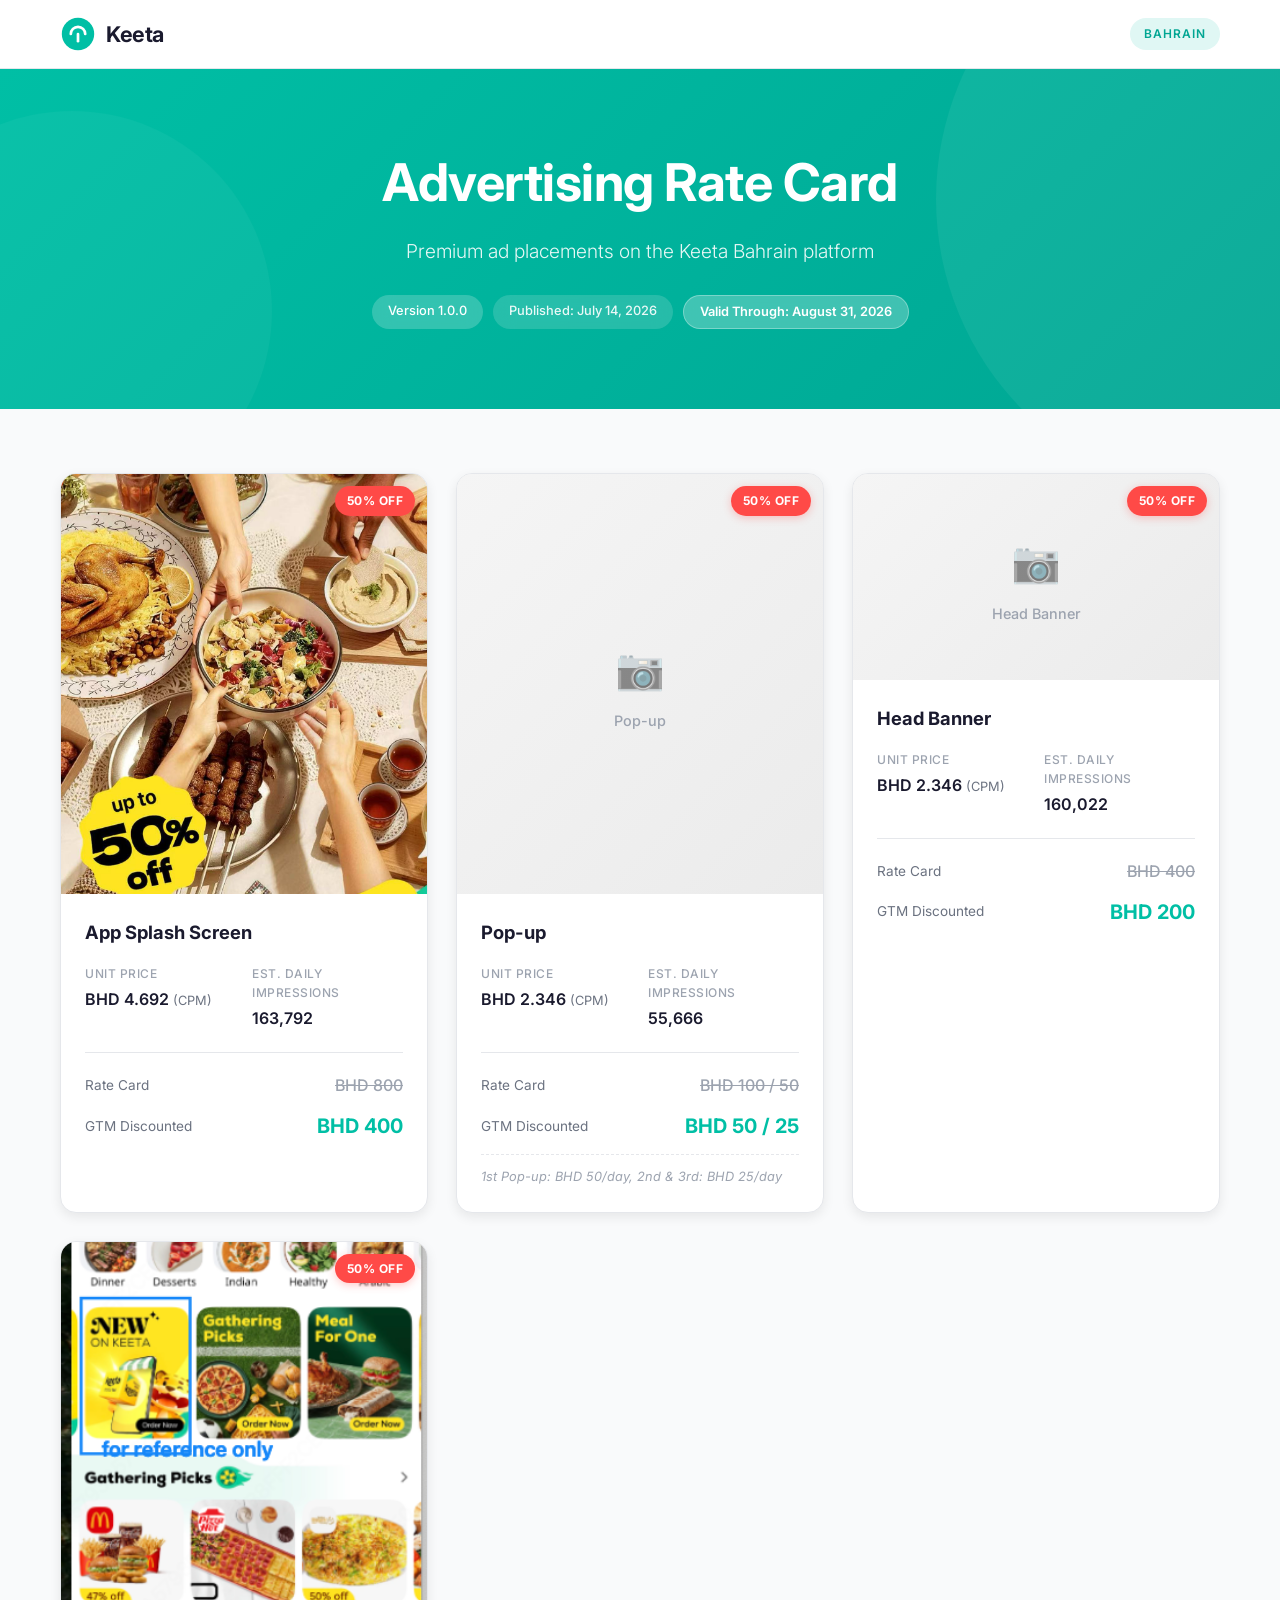
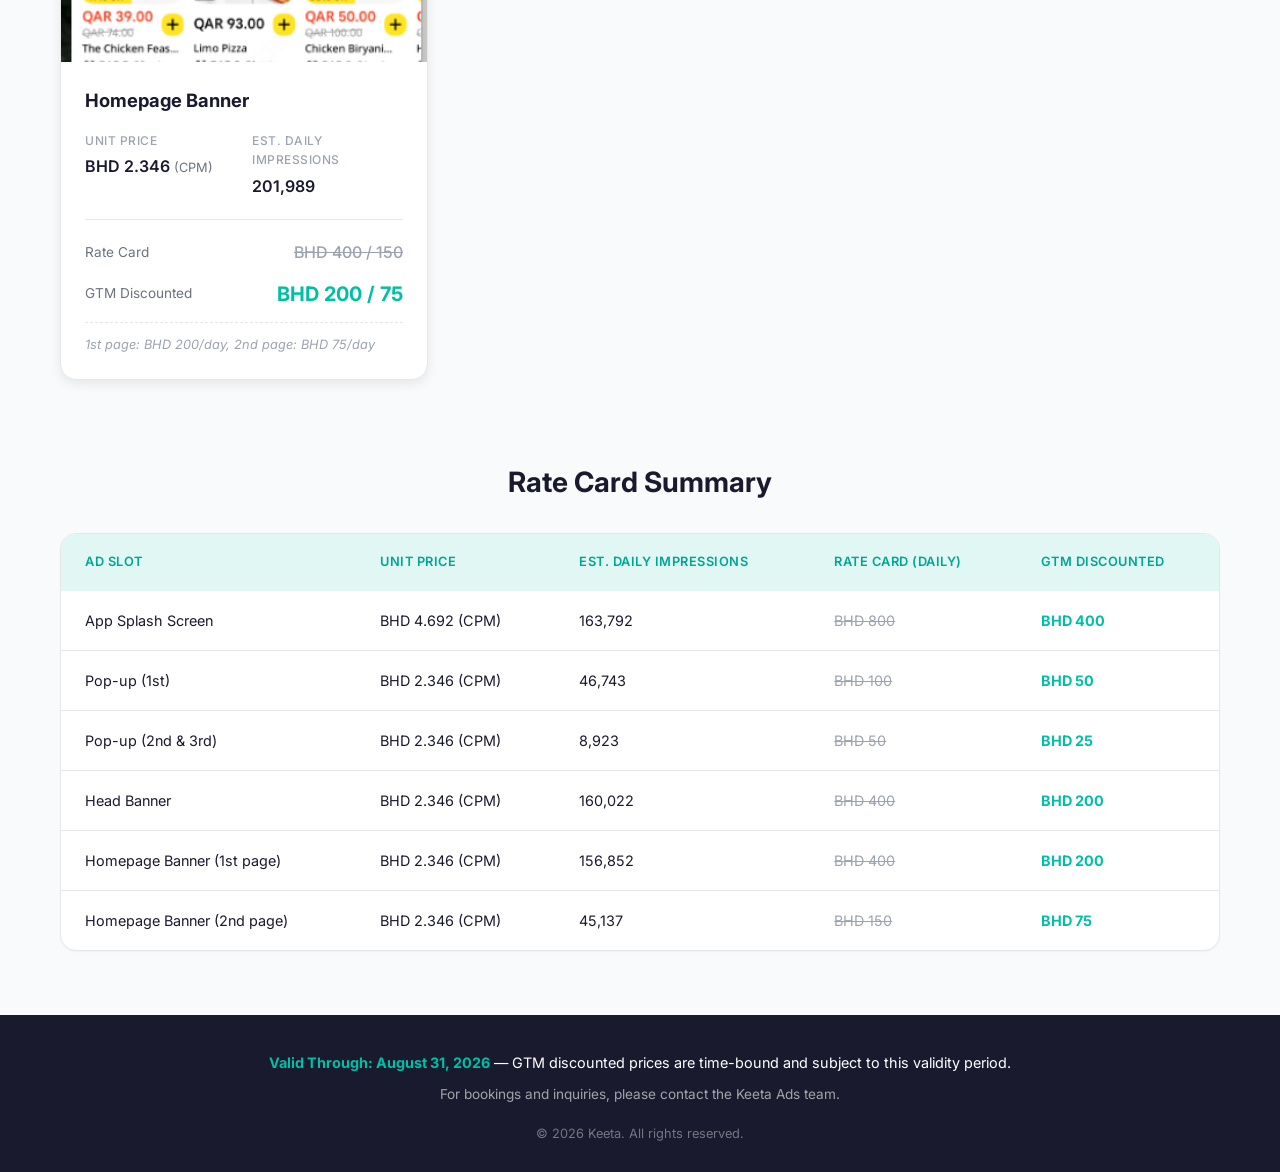
==== bhr/index.html @ 0b8dd52c "Add Bahrain (BHR) rate card landing and detail pages - Add Bahrain country card to landing page inde" ====
<!DOCTYPE html>
<html lang="en">
<head>
    <meta charset="UTF-8">
    <meta name="viewport" content="width=device-width, initial-scale=1.0">
    <title>Keeta Bahrain — Advertising Rate Card</title>
    <link rel="stylesheet" href="css/style.css">
    <link rel="preconnect" href="https://fonts.googleapis.com">
    <link rel="preconnect" href="https://fonts.gstatic.com" crossorigin>
    <link href="https://fonts.googleapis.com/css2?family=Inter:wght@300;400;500;600;700&display=swap" rel="stylesheet">
</head>
<body>
    <header class="site-header">
        <div class="container">
            <div class="logo">
                <svg class="logo-icon" viewBox="0 0 40 40" fill="none" xmlns="http://www.w3.org/2000/svg">
                    <circle cx="20" cy="20" r="18" fill="#00BFA5"/>
                    <path d="M12 20C12 15.58 15.58 12 20 12C24.42 12 28 15.58 28 20" stroke="white" stroke-width="3" stroke-linecap="round"/>
                    <path d="M20 28V20" stroke="white" stroke-width="3" stroke-linecap="round"/>
                </svg>
                <span class="logo-text">Keeta</span>
            </div>
            <div class="header-meta">
                <span class="badge">Bahrain</span>
            </div>
        </div>
    </header>

    <section class="hero">
        <div class="container">
            <h1>Advertising Rate Card</h1>
            <p class="hero-subtitle">Premium ad placements on the Keeta Bahrain platform</p>
            <div class="version-info">
                <span class="version-badge">Version 1.0.0</span>
                <span class="publish-date">Published: July 14, 2026</span>
                <span class="validity-badge">Valid Through: August 31, 2026</span>
            </div>
        </div>
    </section>

    <section class="rate-cards">
        <div class="container">
            <div class="cards-grid">
                <!-- Card 1: App Splash Screen -->
                <article class="rate-card">
                    <div class="card-image ratio-portrait">
                        <img src="images/splash-screen.png" alt="App Splash Screen" onerror="this.style.display='none'; this.nextElementSibling.style.display='flex';">
                        <div class="image-placeholder" style="display:none;">
                            <span class="placeholder-icon">&#128247;</span>
                            <span class="placeholder-text">App Splash Screen</span>
                        </div>
                        <span class="discount-tag">50% OFF</span>
                    </div>
                    <div class="card-body">
                        <h2 class="card-title">App Splash Screen</h2>
                        <div class="card-metrics">
                            <div class="metric">
                                <span class="metric-label">Unit Price</span>
                                <span class="metric-value">BHD 4.692 <small>(CPM)</small></span>
                            </div>
                            <div class="metric">
                                <span class="metric-label">Est. Daily Impressions</span>
                                <span class="metric-value">163,792</span>
                            </div>
                        </div>
                        <div class="pricing">
                            <div class="original-price">
                                <span class="price-label">Rate Card</span>
                                <span class="price-value">BHD 800</span>
                            </div>
                            <div class="discounted-price">
                                <span class="price-label">GTM Discounted</span>
                                <span class="price-value">BHD 400</span>
                            </div>
                        </div>
                    </div>
                </article>

                <!-- Card 2: Pop-up -->
                <article class="rate-card">
                    <div class="card-image ratio-portrait">
                        <div class="image-placeholder" style="display:flex;">
                            <span class="placeholder-icon">&#128247;</span>
                            <span class="placeholder-text">Pop-up</span>
                        </div>
                        <span class="discount-tag">50% OFF</span>
                    </div>
                    <div class="card-body">
                        <h2 class="card-title">Pop-up</h2>
                        <div class="card-metrics">
                            <div class="metric">
                                <span class="metric-label">Unit Price</span>
                                <span class="metric-value">BHD 2.346 <small>(CPM)</small></span>
                            </div>
                            <div class="metric">
                                <span class="metric-label">Est. Daily Impressions</span>
                                <span class="metric-value">55,666</span>
                            </div>
                        </div>
                        <div class="pricing">
                            <div class="original-price">
                                <span class="price-label">Rate Card</span>
                                <span class="price-value">BHD 100 / 50</span>
                            </div>
                            <div class="discounted-price">
                                <span class="price-label">GTM Discounted</span>
                                <span class="price-value">BHD 50 / 25</span>
                            </div>
                        </div>
                        <p class="card-note">1st Pop-up: BHD 50/day, 2nd & 3rd: BHD 25/day</p>
                    </div>
                </article>

                <!-- Card 3: Head Banner -->
                <article class="rate-card">
                    <div class="card-image ratio-landscape">
                        <div class="image-placeholder" style="display:flex;">
                            <span class="placeholder-icon">&#128247;</span>
                            <span class="placeholder-text">Head Banner</span>
                        </div>
                        <span class="discount-tag">50% OFF</span>
                    </div>
                    <div class="card-body">
                        <h2 class="card-title">Head Banner</h2>
                        <div class="card-metrics">
                            <div class="metric">
                                <span class="metric-label">Unit Price</span>
                                <span class="metric-value">BHD 2.346 <small>(CPM)</small></span>
                            </div>
                            <div class="metric">
                                <span class="metric-label">Est. Daily Impressions</span>
                                <span class="metric-value">160,022</span>
                            </div>
                        </div>
                        <div class="pricing">
                            <div class="original-price">
                                <span class="price-label">Rate Card</span>
                                <span class="price-value">BHD 400</span>
                            </div>
                            <div class="discounted-price">
                                <span class="price-label">GTM Discounted</span>
                                <span class="price-value">BHD 200</span>
                            </div>
                        </div>
                    </div>
                </article>

                <!-- Card 4: Homepage Banner -->
                <article class="rate-card">
                    <div class="card-image ratio-portrait">
                        <img src="images/homepage-banner-4th.png" alt="Homepage Banner" onerror="this.style.display='none'; this.nextElementSibling.style.display='flex';">
                        <div class="image-placeholder" style="display:none;">
                            <span class="placeholder-icon">&#128247;</span>
                            <span class="placeholder-text">Homepage Banner</span>
                        </div>
                        <span class="discount-tag">50% OFF</span>
                    </div>
                    <div class="card-body">
                        <h2 class="card-title">Homepage Banner</h2>
                        <div class="card-metrics">
                            <div class="metric">
                                <span class="metric-label">Unit Price</span>
                                <span class="metric-value">BHD 2.346 <small>(CPM)</small></span>
                            </div>
                            <div class="metric">
                                <span class="metric-label">Est. Daily Impressions</span>
                                <span class="metric-value">201,989</span>
                            </div>
                        </div>
                        <div class="pricing">
                            <div class="original-price">
                                <span class="price-label">Rate Card</span>
                                <span class="price-value">BHD 400 / 150</span>
                            </div>
                            <div class="discounted-price">
                                <span class="price-label">GTM Discounted</span>
                                <span class="price-value">BHD 200 / 75</span>
                            </div>
                        </div>
                        <p class="card-note">1st page: BHD 200/day, 2nd page: BHD 75/day</p>
                    </div>
                </article>
            </div>
        </div>
    </section>

    <section class="summary-table-section">
        <div class="container">
            <h2 class="section-title">Rate Card Summary</h2>
            <div class="table-wrapper">
                <table class="rate-table">
                    <thead>
                        <tr>
                            <th>Ad Slot</th>
                            <th>Unit Price</th>
                            <th>Est. Daily Impressions</th>
                            <th>Rate Card (Daily)</th>
                            <th>GTM Discounted</th>
                        </tr>
                    </thead>
                    <tbody>
                        <tr>
                            <td>App Splash Screen</td>
                            <td>BHD 4.692 (CPM)</td>
                            <td>163,792</td>
                            <td class="strike">BHD 800</td>
                            <td class="highlight">BHD 400</td>
                        </tr>
                        <tr>
                            <td>Pop-up (1st)</td>
                            <td>BHD 2.346 (CPM)</td>
                            <td>46,743</td>
                            <td class="strike">BHD 100</td>
                            <td class="highlight">BHD 50</td>
                        </tr>
                        <tr>
                            <td>Pop-up (2nd & 3rd)</td>
                            <td>BHD 2.346 (CPM)</td>
                            <td>8,923</td>
                            <td class="strike">BHD 50</td>
                            <td class="highlight">BHD 25</td>
                        </tr>
                        <tr>
                            <td>Head Banner</td>
                            <td>BHD 2.346 (CPM)</td>
                            <td>160,022</td>
                            <td class="strike">BHD 400</td>
                            <td class="highlight">BHD 200</td>
                        </tr>
                        <tr>
                            <td>Homepage Banner (1st page)</td>
                            <td>BHD 2.346 (CPM)</td>
                            <td>156,852</td>
                            <td class="strike">BHD 400</td>
                            <td class="highlight">BHD 200</td>
                        </tr>
                        <tr>
                            <td>Homepage Banner (2nd page)</td>
                            <td>BHD 2.346 (CPM)</td>
                            <td>45,137</td>
                            <td class="strike">BHD 150</td>
                            <td class="highlight">BHD 75</td>
                        </tr>
                    </tbody>
                </table>
            </div>
        </div>
    </section>

    <footer class="site-footer">
        <div class="container">
            <div class="footer-content">
                <p class="footer-validity">
                    <strong>Valid Through: August 31, 2026</strong> — GTM discounted prices are time-bound and subject to this validity period.
                </p>
                <p class="footer-contact">For bookings and inquiries, please contact the Keeta Ads team.</p>
                <p class="footer-copyright">&copy; 2026 Keeta. All rights reserved.</p>
            </div>
        </div>
    </footer>
</body>
</html>
---- bhr/css/style.css ----
/* ============================================
   Keeta Rate Card - Stylesheet
   Version: 1.0.0
   ============================================ */

/* CSS Variables */
:root {
    --color-primary: #00BFA5;
    --color-primary-dark: #00A693;
    --color-primary-light: #E0F7F4;
    --color-bg: #F9FAFB;
    --color-surface: #FFFFFF;
    --color-text-primary: #1A1A2E;
    --color-text-secondary: #6B7280;
    --color-text-muted: #9CA3AF;
    --color-border: #E5E7EB;
    --color-discount: #FF4A47;
    --color-discount-bg: #FFF0F0;
    --color-highlight: #00BFA5;
    --color-highlight-bg: #E0F7F4;
    --font-family: 'Inter', -apple-system, BlinkMacSystemFont, 'Segoe UI', Roboto, sans-serif;
    --radius-sm: 8px;
    --radius-md: 12px;
    --radius-lg: 16px;
    --shadow-sm: 0 1px 2px rgba(0,0,0,0.04);
    --shadow-md: 0 4px 12px rgba(0,0,0,0.08);
    --shadow-lg: 0 12px 32px rgba(0,0,0,0.12);
    --transition: all 0.25s ease;
}

/* Reset & Base */
*, *::before, *::after {
    box-sizing: border-box;
    margin: 0;
    padding: 0;
}

html {
    font-size: 16px;
    -webkit-font-smoothing: antialiased;
    -moz-osx-font-smoothing: grayscale;
}

body {
    font-family: var(--font-family);
    background-color: var(--color-bg);
    color: var(--color-text-primary);
    line-height: 1.6;
    min-height: 100vh;
}

.container {
    width: 100%;
    max-width: 1200px;
    margin: 0 auto;
    padding: 0 20px;
}

/* ============================================
   Header
   ============================================ */

.site-header {
    background: var(--color-surface);
    border-bottom: 1px solid var(--color-border);
    padding: 16px 0;
    position: sticky;
    top: 0;
    z-index: 100;
}

.site-header .container {
    display: flex;
    justify-content: space-between;
    align-items: center;
}

.logo {
    display: flex;
    align-items: center;
    gap: 10px;
}

.logo-icon {
    width: 36px;
    height: 36px;
}

.logo-text {
    font-size: 1.35rem;
    font-weight: 700;
    color: var(--color-text-primary);
    letter-spacing: -0.5px;
}

.header-meta .badge {
    display: inline-block;
    background: var(--color-primary-light);
    color: var(--color-primary-dark);
    font-size: 0.75rem;
    font-weight: 600;
    text-transform: uppercase;
    letter-spacing: 1px;
    padding: 6px 14px;
    border-radius: 100px;
}

/* ============================================
   Hero Section
   ============================================ */

.hero {
    background: linear-gradient(135deg, var(--color-primary) 0%, var(--color-primary-dark) 100%);
    color: white;
    padding: 56px 0 64px;
    text-align: center;
    position: relative;
    overflow: hidden;
}

.hero::before {
    content: '';
    position: absolute;
    top: -50%;
    right: -20%;
    width: 600px;
    height: 600px;
    background: rgba(255,255,255,0.06);
    border-radius: 50%;
}

.hero::after {
    content: '';
    position: absolute;
    bottom: -30%;
    left: -10%;
    width: 400px;
    height: 400px;
    background: rgba(255,255,255,0.04);
    border-radius: 50%;
}

.hero .container {
    position: relative;
    z-index: 1;
}

.hero h1 {
    font-size: 2.25rem;
    font-weight: 700;
    margin-bottom: 12px;
    letter-spacing: -0.5px;
}

.hero-subtitle {
    font-size: 1.05rem;
    font-weight: 300;
    opacity: 0.9;
    margin-bottom: 28px;
}

.version-info {
    display: flex;
    flex-wrap: wrap;
    justify-content: center;
    gap: 10px;
}

.version-badge,
.publish-date,
.validity-badge {
    display: inline-block;
    font-size: 0.8rem;
    font-weight: 500;
    padding: 6px 16px;
    border-radius: 100px;
    backdrop-filter: blur(10px);
}

.version-badge {
    background: rgba(255,255,255,0.2);
    color: white;
}

.publish-date {
    background: rgba(255,255,255,0.15);
    color: rgba(255,255,255,0.9);
}

.validity-badge {
    background: rgba(255,255,255,0.25);
    color: white;
    border: 1px solid rgba(255,255,255,0.3);
    font-weight: 600;
}

/* ============================================
   Rate Cards Section
   ============================================ */

.rate-cards {
    padding: 48px 0 32px;
}

.cards-grid {
    display: grid;
    grid-template-columns: 1fr;
    gap: 24px;
}

.rate-card {
    background: var(--color-surface);
    border-radius: var(--radius-lg);
    box-shadow: var(--shadow-md);
    overflow: hidden;
    transition: var(--transition);
    border: 1px solid var(--color-border);
}

.rate-card:hover {
    transform: translateY(-4px);
    box-shadow: var(--shadow-lg);
}

.card-image {
    position: relative;
    width: 100%;
    background: linear-gradient(135deg, #f0f0f0 0%, #e0e0e0 100%);
    overflow: hidden;
}

/* Aspect ratio variants for different ad slot image types */
.card-image.ratio-portrait {
    aspect-ratio: 9 / 16;
}

.card-image.ratio-landscape {
    aspect-ratio: 16 / 9;
}

/* Desktop: cap portrait height to prevent overly tall cards */
@media (min-width: 1024px) {
    .card-image.ratio-portrait {
        max-height: 420px;
        margin: 0 auto;
    }
}

.card-image img {
    width: 100%;
    height: 100%;
    object-fit: cover;
    object-position: center;
    display: block;
}

.image-placeholder {
    position: absolute;
    top: 0;
    left: 0;
    width: 100%;
    height: 100%;
    display: flex;
    flex-direction: column;
    align-items: center;
    justify-content: center;
    gap: 8px;
    background: linear-gradient(135deg, #f5f5f5 0%, #ebebeb 100%);
    color: var(--color-text-muted);
}

.placeholder-icon {
    font-size: 2.5rem;
    opacity: 0.5;
}

.placeholder-text {
    font-size: 0.9rem;
    font-weight: 500;
}

.discount-tag {
    position: absolute;
    top: 12px;
    right: 12px;
    background: var(--color-discount);
    color: white;
    font-size: 0.75rem;
    font-weight: 700;
    text-transform: uppercase;
    letter-spacing: 0.5px;
    padding: 5px 12px;
    border-radius: 100px;
    box-shadow: 0 2px 8px rgba(255,74,71,0.3);
}

.card-body {
    padding: 24px;
}

.card-title {
    font-size: 1.15rem;
    font-weight: 700;
    color: var(--color-text-primary);
    margin-bottom: 16px;
}

.card-metrics {
    display: grid;
    grid-template-columns: 1fr 1fr;
    gap: 16px;
    margin-bottom: 20px;
    padding-bottom: 20px;
    border-bottom: 1px solid var(--color-border);
}

.metric {
    display: flex;
    flex-direction: column;
    gap: 4px;
}

.metric-label {
    font-size: 0.75rem;
    font-weight: 500;
    text-transform: uppercase;
    letter-spacing: 0.5px;
    color: var(--color-text-muted);
}

.metric-value {
    font-size: 1rem;
    font-weight: 600;
    color: var(--color-text-primary);
}

.metric-value small {
    font-weight: 400;
    color: var(--color-text-secondary);
    font-size: 0.8rem;
}

.pricing {
    display: flex;
    flex-direction: column;
    gap: 12px;
}

.original-price,
.discounted-price {
    display: flex;
    justify-content: space-between;
    align-items: center;
}

.price-label {
    font-size: 0.85rem;
    color: var(--color-text-secondary);
}

.original-price .price-value {
    font-size: 1rem;
    font-weight: 500;
    color: var(--color-text-muted);
    text-decoration: line-through;
}

.discounted-price .price-value {
    font-size: 1.25rem;
    font-weight: 700;
    color: var(--color-primary);
}

.card-note {
    font-size: 0.8rem;
    color: var(--color-text-muted);
    margin-top: 12px;
    padding-top: 12px;
    border-top: 1px dashed var(--color-border);
    font-style: italic;
}

/* ============================================
   Summary Table Section
   ============================================ */

.summary-table-section {
    padding: 32px 0 48px;
}

.section-title {
    font-size: 1.5rem;
    font-weight: 700;
    text-align: center;
    margin-bottom: 28px;
    color: var(--color-text-primary);
}

.table-wrapper {
    background: var(--color-surface);
    border-radius: var(--radius-lg);
    box-shadow: var(--shadow-sm);
    border: 1px solid var(--color-border);
    overflow-x: auto;
}

.rate-table {
    width: 100%;
    border-collapse: collapse;
    min-width: 640px;
}

.rate-table thead {
    background: var(--color-primary-light);
}

.rate-table th {
    padding: 16px 20px;
    text-align: left;
    font-size: 0.8rem;
    font-weight: 600;
    text-transform: uppercase;
    letter-spacing: 0.5px;
    color: var(--color-primary-dark);
    white-space: nowrap;
}

.rate-table td {
    padding: 16px 20px;
    font-size: 0.9rem;
    color: var(--color-text-primary);
    border-bottom: 1px solid var(--color-border);
}

.rate-table tbody tr:last-child td {
    border-bottom: none;
}

.rate-table tbody tr:hover {
    background: var(--color-bg);
}

.rate-table .strike {
    color: var(--color-text-muted);
    text-decoration: line-through;
}

.rate-table .highlight {
    color: var(--color-primary);
    font-weight: 700;
}

/* ============================================
   Footer
   ============================================ */

.site-footer {
    background: var(--color-text-primary);
    color: rgba(255,255,255,0.7);
    padding: 36px 0 28px;
    text-align: center;
}

.footer-content {
    display: flex;
    flex-direction: column;
    gap: 10px;
}

.footer-validity {
    font-size: 0.9rem;
    color: white;
}

.footer-validity strong {
    color: var(--color-primary);
}

.footer-contact {
    font-size: 0.85rem;
    color: rgba(255,255,255,0.6);
}

.footer-copyright {
    font-size: 0.8rem;
    color: rgba(255,255,255,0.4);
    margin-top: 8px;
}

/* ============================================
   Responsive Design
   ============================================ */

/* Tablet (768px+) */
@media (min-width: 768px) {
    .hero h1 {
        font-size: 2.75rem;
    }

    .cards-grid {
        grid-template-columns: repeat(2, 1fr);
    }

    .card-metrics {
        grid-template-columns: 1fr 1fr;
    }

    .rate-table th,
    .rate-table td {
        padding: 18px 24px;
    }
}

/* Desktop (1024px+) */
@media (min-width: 1024px) {
    .hero {
        padding: 72px 0 80px;
    }

    .hero h1 {
        font-size: 3.25rem;
    }

    .hero-subtitle {
        font-size: 1.2rem;
    }

    .cards-grid {
        grid-template-columns: repeat(3, 1fr);
    }

    .rate-cards {
        padding: 64px 0 40px;
    }

    .summary-table-section {
        padding: 40px 0 64px;
    }

    .section-title {
        font-size: 1.75rem;
    }
}

/* Large Desktop (1280px+) */
@media (min-width: 1280px) {
    .cards-grid {
        grid-template-columns: repeat(3, 1fr);
        gap: 28px;
    }
}

/* Small mobile adjustments */
@media (max-width: 480px) {
    .hero h1 {
        font-size: 1.85rem;
    }

    .hero-subtitle {
        font-size: 0.95rem;
    }

    .version-info {
        flex-direction: column;
        align-items: center;
    }

    .card-body {
        padding: 20px;
    }

    .card-metrics {
        grid-template-columns: 1fr;
        gap: 12px;
    }

    .pricing {
        gap: 10px;
    }
}

/* Print styles */
@media print {
    .site-header,
    .site-footer {
        background: white;
        color: black;
        border: 1px solid #ccc;
    }

    .hero {
        background: white;
        color: black;
        border-bottom: 2px solid var(--color-primary);
    }

    .rate-card {
        break-inside: avoid;
        box-shadow: none;
        border: 1px solid #ccc;
    }

    .discount-tag {
        background: black;
        color: white;
    }
}
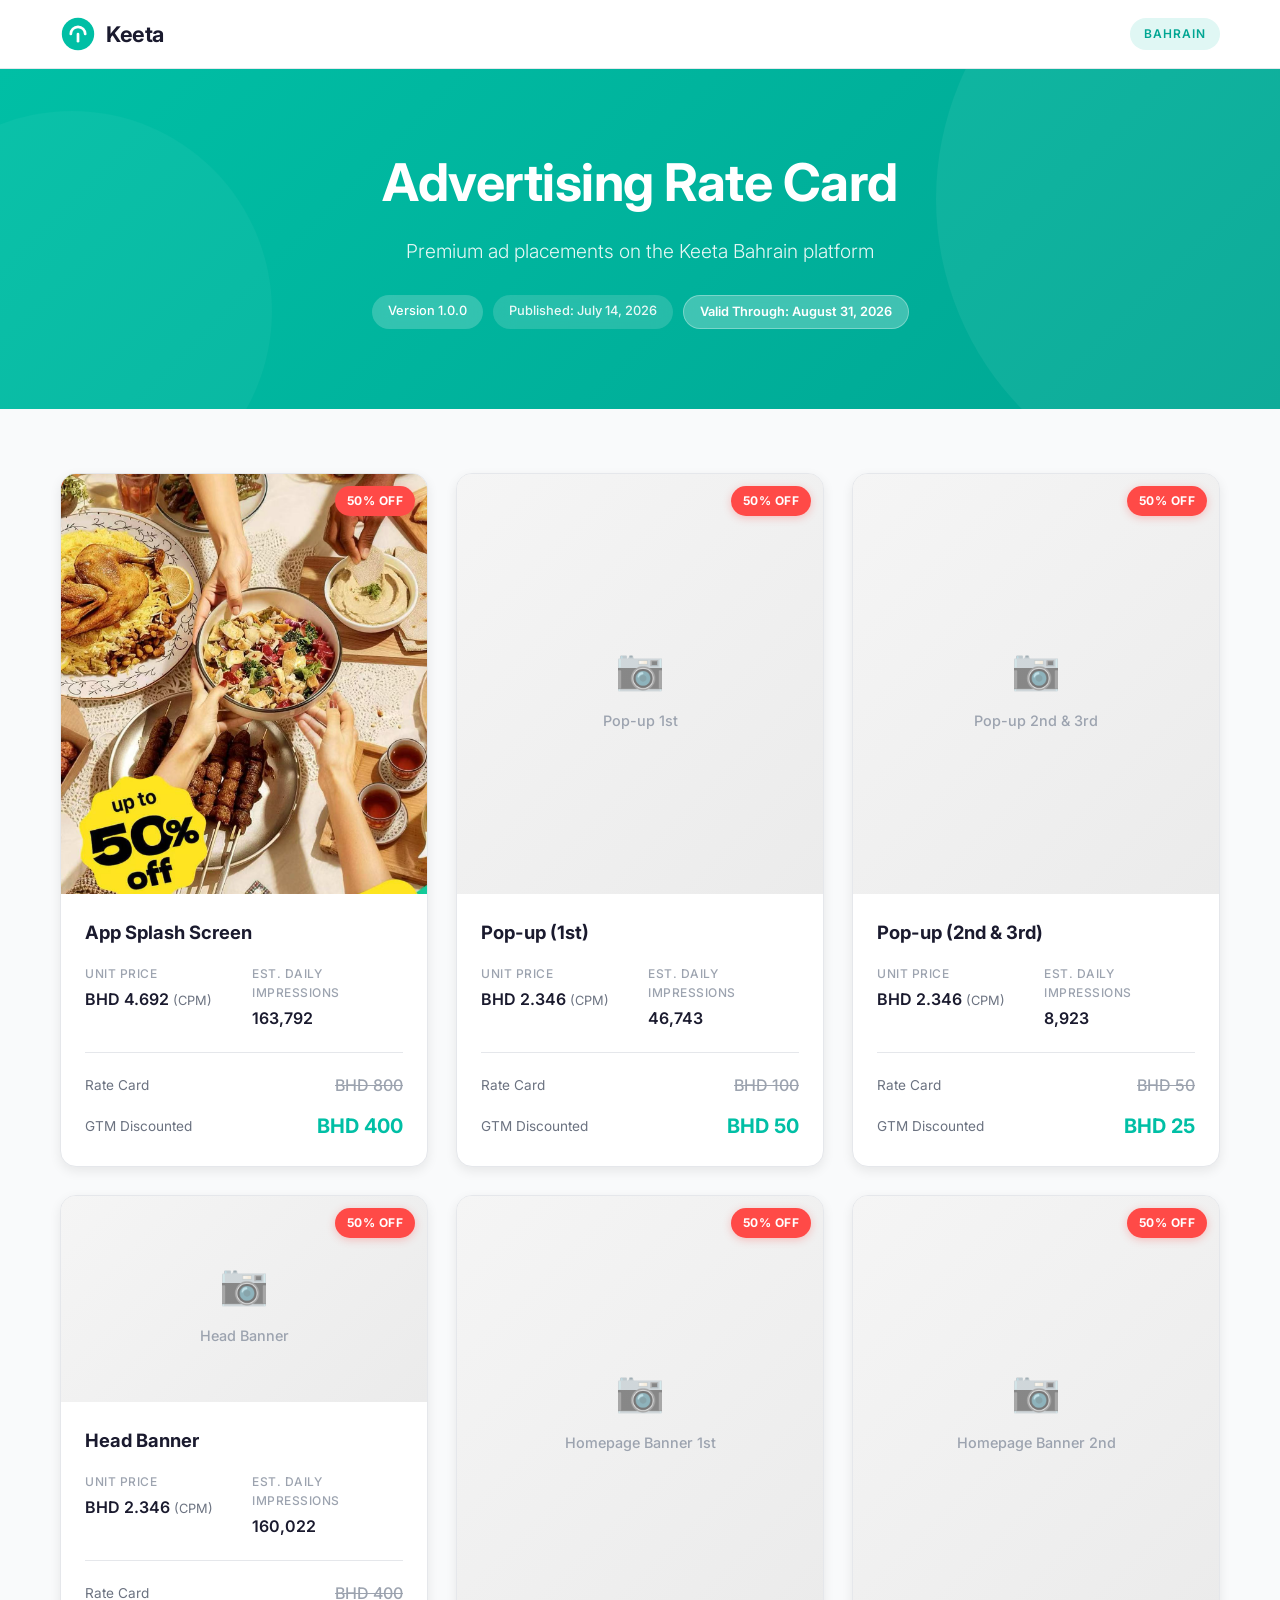
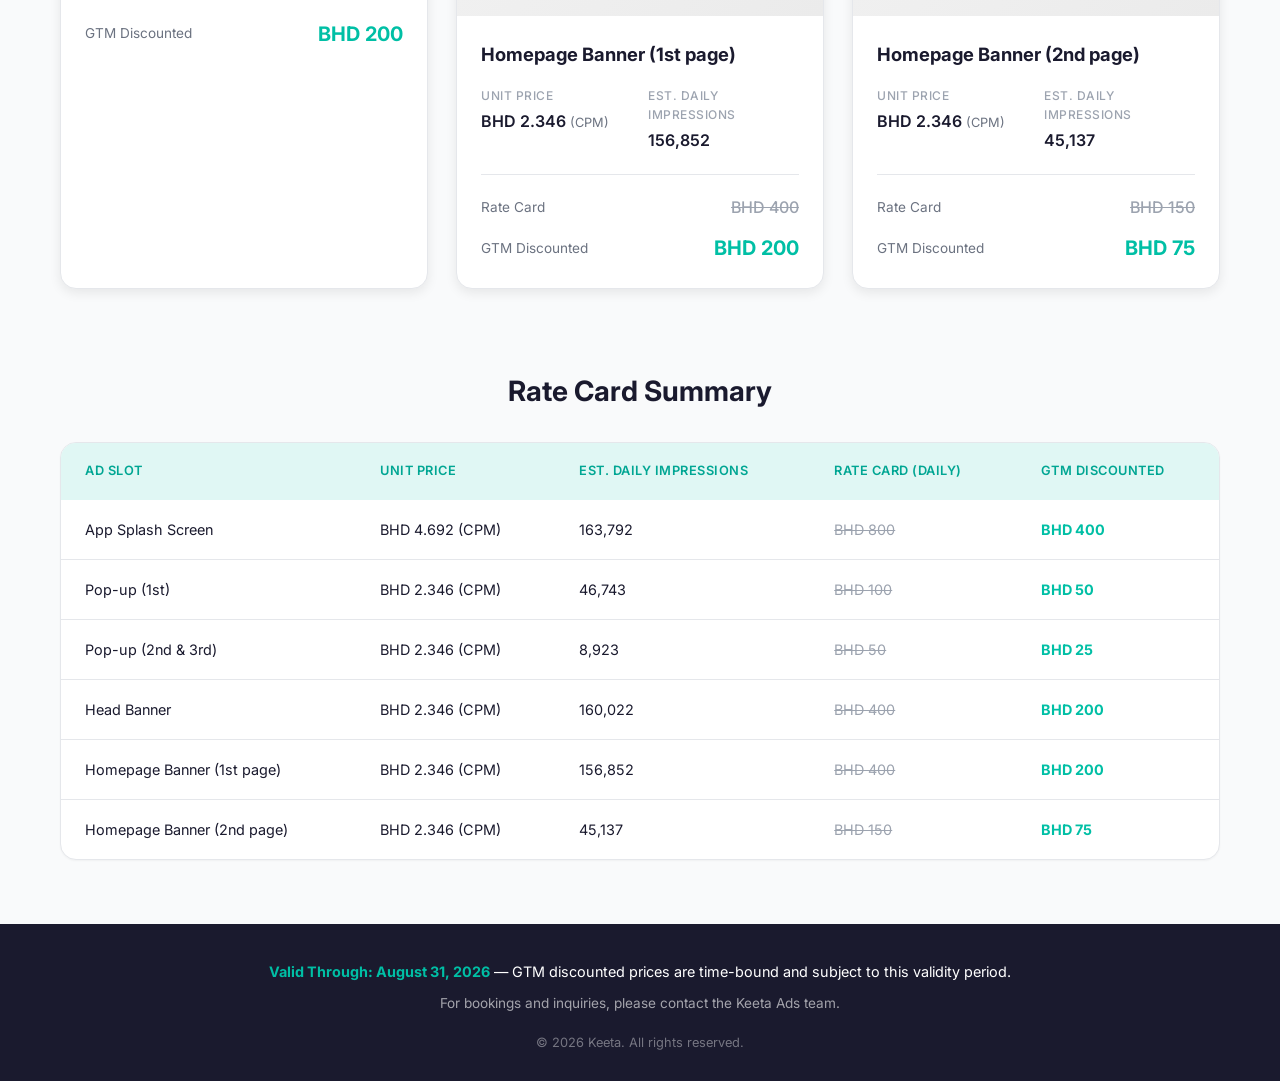
==== commit b46602c7: "Refactor Bahrain page to 6 distinct ad slot cards with individual pricing - Split Pop-up into 2 card" ====
--- a/bhr/index.html
+++ b/bhr/index.html
@@ -76,45 +76,81 @@
                     </div>
                 </article>
 
-                <!-- Card 2: Pop-up -->
-                <article class="rate-card">
-                    <div class="card-image ratio-portrait">
-                        <div class="image-placeholder" style="display:flex;">
-                            <span class="placeholder-icon">&#128247;</span>
-                            <span class="placeholder-text">Pop-up</span>
-                        </div>
-                        <span class="discount-tag">50% OFF</span>
-                    </div>
-                    <div class="card-body">
-                        <h2 class="card-title">Pop-up</h2>
-                        <div class="card-metrics">
-                            <div class="metric">
-                                <span class="metric-label">Unit Price</span>
-                                <span class="metric-value">BHD 2.346 <small>(CPM)</small></span>
-                            </div>
-                            <div class="metric">
-                                <span class="metric-label">Est. Daily Impressions</span>
-                                <span class="metric-value">55,666</span>
-                            </div>
-                        </div>
-                        <div class="pricing">
-                            <div class="original-price">
-                                <span class="price-label">Rate Card</span>
-                                <span class="price-value">BHD 100 / 50</span>
-                            </div>
-                            <div class="discounted-price">
-                                <span class="price-label">GTM Discounted</span>
-                                <span class="price-value">BHD 50 / 25</span>
-                            </div>
-                        </div>
-                        <p class="card-note">1st Pop-up: BHD 50/day, 2nd & 3rd: BHD 25/day</p>
-                    </div>
-                </article>
-
-                <!-- Card 3: Head Banner -->
+                <!-- Card 2: Pop-up (1st) -->
+                <article class="rate-card">
+                    <div class="card-image ratio-portrait">
+                        <img src="images/popup.png" alt="Pop-up 1st" onerror="this.style.display='none'; this.nextElementSibling.style.display='flex';">
+                        <div class="image-placeholder" style="display:none;">
+                            <span class="placeholder-icon">&#128247;</span>
+                            <span class="placeholder-text">Pop-up 1st</span>
+                        </div>
+                        <span class="discount-tag">50% OFF</span>
+                    </div>
+                    <div class="card-body">
+                        <h2 class="card-title">Pop-up (1st)</h2>
+                        <div class="card-metrics">
+                            <div class="metric">
+                                <span class="metric-label">Unit Price</span>
+                                <span class="metric-value">BHD 2.346 <small>(CPM)</small></span>
+                            </div>
+                            <div class="metric">
+                                <span class="metric-label">Est. Daily Impressions</span>
+                                <span class="metric-value">46,743</span>
+                            </div>
+                        </div>
+                        <div class="pricing">
+                            <div class="original-price">
+                                <span class="price-label">Rate Card</span>
+                                <span class="price-value">BHD 100</span>
+                            </div>
+                            <div class="discounted-price">
+                                <span class="price-label">GTM Discounted</span>
+                                <span class="price-value">BHD 50</span>
+                            </div>
+                        </div>
+                    </div>
+                </article>
+
+                <!-- Card 3: Pop-up (2nd & 3rd) -->
+                <article class="rate-card">
+                    <div class="card-image ratio-portrait">
+                        <img src="images/popup.png" alt="Pop-up 2nd & 3rd" onerror="this.style.display='none'; this.nextElementSibling.style.display='flex';">
+                        <div class="image-placeholder" style="display:none;">
+                            <span class="placeholder-icon">&#128247;</span>
+                            <span class="placeholder-text">Pop-up 2nd & 3rd</span>
+                        </div>
+                        <span class="discount-tag">50% OFF</span>
+                    </div>
+                    <div class="card-body">
+                        <h2 class="card-title">Pop-up (2nd & 3rd)</h2>
+                        <div class="card-metrics">
+                            <div class="metric">
+                                <span class="metric-label">Unit Price</span>
+                                <span class="metric-value">BHD 2.346 <small>(CPM)</small></span>
+                            </div>
+                            <div class="metric">
+                                <span class="metric-label">Est. Daily Impressions</span>
+                                <span class="metric-value">8,923</span>
+                            </div>
+                        </div>
+                        <div class="pricing">
+                            <div class="original-price">
+                                <span class="price-label">Rate Card</span>
+                                <span class="price-value">BHD 50</span>
+                            </div>
+                            <div class="discounted-price">
+                                <span class="price-label">GTM Discounted</span>
+                                <span class="price-value">BHD 25</span>
+                            </div>
+                        </div>
+                    </div>
+                </article>
+
+                <!-- Card 4: Head Banner -->
                 <article class="rate-card">
                     <div class="card-image ratio-landscape">
-                        <div class="image-placeholder" style="display:flex;">
+                        <img src="images/head-banner.png" alt="Head Banner" onerror="this.style.display='none'; this.nextElementSibling.style.display='flex';">
+                        <div class="image-placeholder" style="display:none;">
                             <span class="placeholder-icon">&#128247;</span>
                             <span class="placeholder-text">Head Banner</span>
                         </div>
@@ -145,39 +181,73 @@
                     </div>
                 </article>
 
-                <!-- Card 4: Homepage Banner -->
-                <article class="rate-card">
-                    <div class="card-image ratio-portrait">
-                        <img src="images/homepage-banner-4th.png" alt="Homepage Banner" onerror="this.style.display='none'; this.nextElementSibling.style.display='flex';">
-                        <div class="image-placeholder" style="display:none;">
-                            <span class="placeholder-icon">&#128247;</span>
-                            <span class="placeholder-text">Homepage Banner</span>
-                        </div>
-                        <span class="discount-tag">50% OFF</span>
-                    </div>
-                    <div class="card-body">
-                        <h2 class="card-title">Homepage Banner</h2>
-                        <div class="card-metrics">
-                            <div class="metric">
-                                <span class="metric-label">Unit Price</span>
-                                <span class="metric-value">BHD 2.346 <small>(CPM)</small></span>
-                            </div>
-                            <div class="metric">
-                                <span class="metric-label">Est. Daily Impressions</span>
-                                <span class="metric-value">201,989</span>
-                            </div>
-                        </div>
-                        <div class="pricing">
-                            <div class="original-price">
-                                <span class="price-label">Rate Card</span>
-                                <span class="price-value">BHD 400 / 150</span>
-                            </div>
-                            <div class="discounted-price">
-                                <span class="price-label">GTM Discounted</span>
-                                <span class="price-value">BHD 200 / 75</span>
-                            </div>
-                        </div>
-                        <p class="card-note">1st page: BHD 200/day, 2nd page: BHD 75/day</p>
+                <!-- Card 5: Homepage Banner (1st page) -->
+                <article class="rate-card">
+                    <div class="card-image ratio-portrait">
+                        <img src="images/homepage-banner-1st.png" alt="Homepage Banner 1st page" onerror="this.style.display='none'; this.nextElementSibling.style.display='flex';">
+                        <div class="image-placeholder" style="display:none;">
+                            <span class="placeholder-icon">&#128247;</span>
+                            <span class="placeholder-text">Homepage Banner 1st</span>
+                        </div>
+                        <span class="discount-tag">50% OFF</span>
+                    </div>
+                    <div class="card-body">
+                        <h2 class="card-title">Homepage Banner (1st page)</h2>
+                        <div class="card-metrics">
+                            <div class="metric">
+                                <span class="metric-label">Unit Price</span>
+                                <span class="metric-value">BHD 2.346 <small>(CPM)</small></span>
+                            </div>
+                            <div class="metric">
+                                <span class="metric-label">Est. Daily Impressions</span>
+                                <span class="metric-value">156,852</span>
+                            </div>
+                        </div>
+                        <div class="pricing">
+                            <div class="original-price">
+                                <span class="price-label">Rate Card</span>
+                                <span class="price-value">BHD 400</span>
+                            </div>
+                            <div class="discounted-price">
+                                <span class="price-label">GTM Discounted</span>
+                                <span class="price-value">BHD 200</span>
+                            </div>
+                        </div>
+                    </div>
+                </article>
+
+                <!-- Card 6: Homepage Banner (2nd page) -->
+                <article class="rate-card">
+                    <div class="card-image ratio-portrait">
+                        <img src="images/homepage-banner-2nd.png" alt="Homepage Banner 2nd page" onerror="this.style.display='none'; this.nextElementSibling.style.display='flex';">
+                        <div class="image-placeholder" style="display:none;">
+                            <span class="placeholder-icon">&#128247;</span>
+                            <span class="placeholder-text">Homepage Banner 2nd</span>
+                        </div>
+                        <span class="discount-tag">50% OFF</span>
+                    </div>
+                    <div class="card-body">
+                        <h2 class="card-title">Homepage Banner (2nd page)</h2>
+                        <div class="card-metrics">
+                            <div class="metric">
+                                <span class="metric-label">Unit Price</span>
+                                <span class="metric-value">BHD 2.346 <small>(CPM)</small></span>
+                            </div>
+                            <div class="metric">
+                                <span class="metric-label">Est. Daily Impressions</span>
+                                <span class="metric-value">45,137</span>
+                            </div>
+                        </div>
+                        <div class="pricing">
+                            <div class="original-price">
+                                <span class="price-label">Rate Card</span>
+                                <span class="price-value">BHD 150</span>
+                            </div>
+                            <div class="discounted-price">
+                                <span class="price-label">GTM Discounted</span>
+                                <span class="price-value">BHD 75</span>
+                            </div>
+                        </div>
                     </div>
                 </article>
             </div>
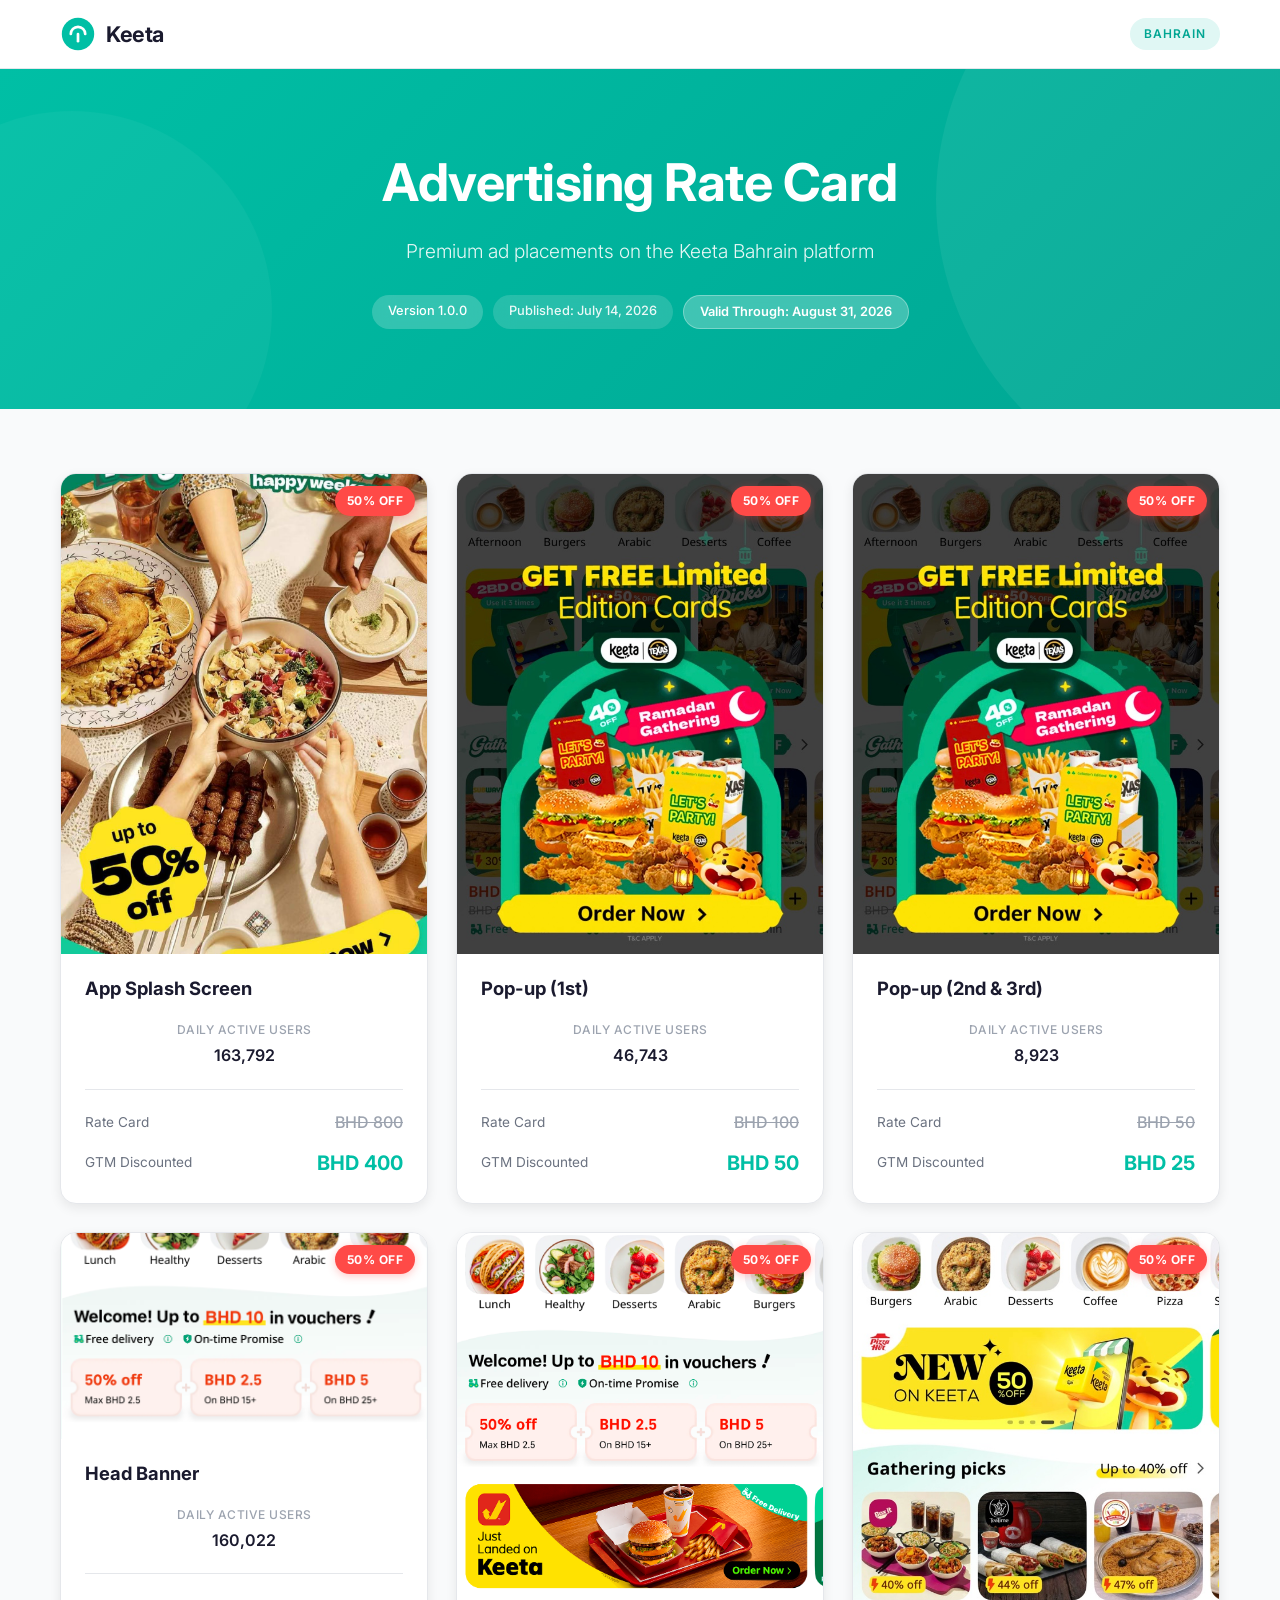
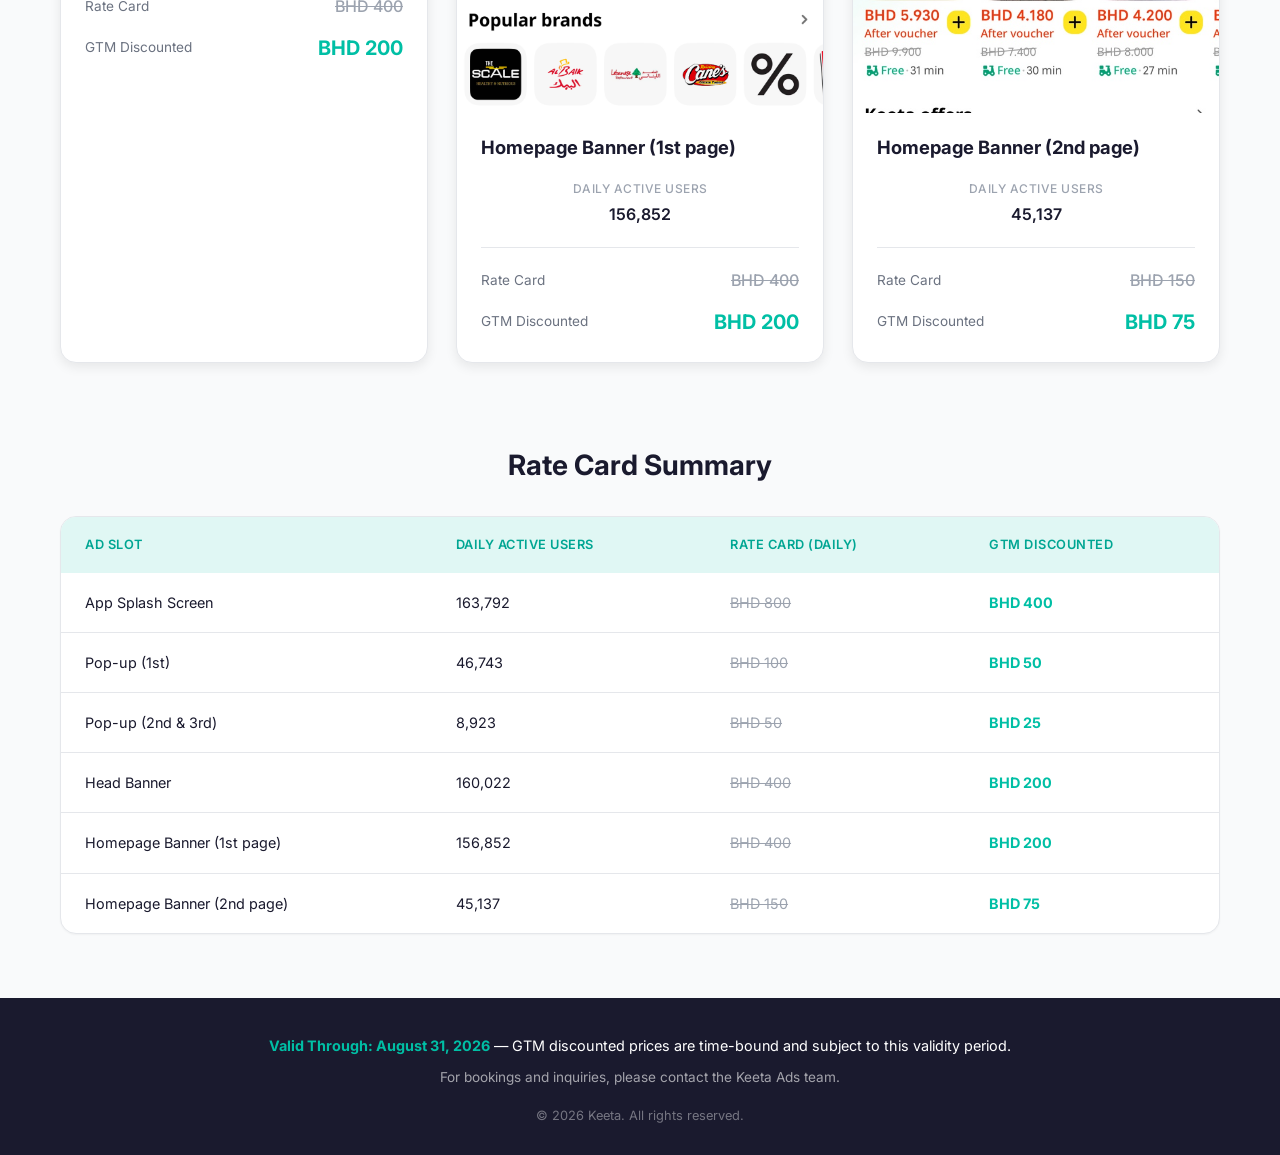
==== commit fcd5d274: "Remove Unit Price, rename impressions to DAU, optimize image layout - Remove Unit Price metric from " ====
--- a/bhr/index.html
+++ b/bhr/index.html
@@ -8,6 +8,26 @@
     <link rel="preconnect" href="https://fonts.googleapis.com">
     <link rel="preconnect" href="https://fonts.gstatic.com" crossorigin>
     <link href="https://fonts.googleapis.com/css2?family=Inter:wght@300;400;500;600;700&display=swap" rel="stylesheet">
+    <style>
+        .card-metrics.single {
+            grid-template-columns: 1fr;
+            text-align: center;
+        }
+        .card-metrics.single .metric {
+            align-items: center;
+        }
+        .card-image.ratio-portrait {
+            aspect-ratio: 3 / 4;
+        }
+        @media (min-width: 1024px) {
+            .card-image.ratio-portrait {
+                max-height: 480px;
+            }
+        }
+        .card-body {
+            padding: 20px 24px 24px;
+        }
+    </style>
 </head>
 <body>
     <header class="site-header">
@@ -53,13 +73,9 @@
                     </div>
                     <div class="card-body">
                         <h2 class="card-title">App Splash Screen</h2>
-                        <div class="card-metrics">
-                            <div class="metric">
-                                <span class="metric-label">Unit Price</span>
-                                <span class="metric-value">BHD 4.692 <small>(CPM)</small></span>
-                            </div>
-                            <div class="metric">
-                                <span class="metric-label">Est. Daily Impressions</span>
+                        <div class="card-metrics single">
+                            <div class="metric">
+                                <span class="metric-label">Daily Active Users</span>
                                 <span class="metric-value">163,792</span>
                             </div>
                         </div>
@@ -88,13 +104,9 @@
                     </div>
                     <div class="card-body">
                         <h2 class="card-title">Pop-up (1st)</h2>
-                        <div class="card-metrics">
-                            <div class="metric">
-                                <span class="metric-label">Unit Price</span>
-                                <span class="metric-value">BHD 2.346 <small>(CPM)</small></span>
-                            </div>
-                            <div class="metric">
-                                <span class="metric-label">Est. Daily Impressions</span>
+                        <div class="card-metrics single">
+                            <div class="metric">
+                                <span class="metric-label">Daily Active Users</span>
                                 <span class="metric-value">46,743</span>
                             </div>
                         </div>
@@ -123,13 +135,9 @@
                     </div>
                     <div class="card-body">
                         <h2 class="card-title">Pop-up (2nd & 3rd)</h2>
-                        <div class="card-metrics">
-                            <div class="metric">
-                                <span class="metric-label">Unit Price</span>
-                                <span class="metric-value">BHD 2.346 <small>(CPM)</small></span>
-                            </div>
-                            <div class="metric">
-                                <span class="metric-label">Est. Daily Impressions</span>
+                        <div class="card-metrics single">
+                            <div class="metric">
+                                <span class="metric-label">Daily Active Users</span>
                                 <span class="metric-value">8,923</span>
                             </div>
                         </div>
@@ -158,13 +166,9 @@
                     </div>
                     <div class="card-body">
                         <h2 class="card-title">Head Banner</h2>
-                        <div class="card-metrics">
-                            <div class="metric">
-                                <span class="metric-label">Unit Price</span>
-                                <span class="metric-value">BHD 2.346 <small>(CPM)</small></span>
-                            </div>
-                            <div class="metric">
-                                <span class="metric-label">Est. Daily Impressions</span>
+                        <div class="card-metrics single">
+                            <div class="metric">
+                                <span class="metric-label">Daily Active Users</span>
                                 <span class="metric-value">160,022</span>
                             </div>
                         </div>
@@ -193,13 +197,9 @@
                     </div>
                     <div class="card-body">
                         <h2 class="card-title">Homepage Banner (1st page)</h2>
-                        <div class="card-metrics">
-                            <div class="metric">
-                                <span class="metric-label">Unit Price</span>
-                                <span class="metric-value">BHD 2.346 <small>(CPM)</small></span>
-                            </div>
-                            <div class="metric">
-                                <span class="metric-label">Est. Daily Impressions</span>
+                        <div class="card-metrics single">
+                            <div class="metric">
+                                <span class="metric-label">Daily Active Users</span>
                                 <span class="metric-value">156,852</span>
                             </div>
                         </div>
@@ -228,13 +228,9 @@
                     </div>
                     <div class="card-body">
                         <h2 class="card-title">Homepage Banner (2nd page)</h2>
-                        <div class="card-metrics">
-                            <div class="metric">
-                                <span class="metric-label">Unit Price</span>
-                                <span class="metric-value">BHD 2.346 <small>(CPM)</small></span>
-                            </div>
-                            <div class="metric">
-                                <span class="metric-label">Est. Daily Impressions</span>
+                        <div class="card-metrics single">
+                            <div class="metric">
+                                <span class="metric-label">Daily Active Users</span>
                                 <span class="metric-value">45,137</span>
                             </div>
                         </div>
@@ -262,8 +258,7 @@
                     <thead>
                         <tr>
                             <th>Ad Slot</th>
-                            <th>Unit Price</th>
-                            <th>Est. Daily Impressions</th>
+                            <th>Daily Active Users</th>
                             <th>Rate Card (Daily)</th>
                             <th>GTM Discounted</th>
                         </tr>
@@ -271,42 +266,36 @@
                     <tbody>
                         <tr>
                             <td>App Splash Screen</td>
-                            <td>BHD 4.692 (CPM)</td>
                             <td>163,792</td>
                             <td class="strike">BHD 800</td>
                             <td class="highlight">BHD 400</td>
                         </tr>
                         <tr>
                             <td>Pop-up (1st)</td>
-                            <td>BHD 2.346 (CPM)</td>
                             <td>46,743</td>
                             <td class="strike">BHD 100</td>
                             <td class="highlight">BHD 50</td>
                         </tr>
                         <tr>
                             <td>Pop-up (2nd & 3rd)</td>
-                            <td>BHD 2.346 (CPM)</td>
                             <td>8,923</td>
                             <td class="strike">BHD 50</td>
                             <td class="highlight">BHD 25</td>
                         </tr>
                         <tr>
                             <td>Head Banner</td>
-                            <td>BHD 2.346 (CPM)</td>
                             <td>160,022</td>
                             <td class="strike">BHD 400</td>
                             <td class="highlight">BHD 200</td>
                         </tr>
                         <tr>
                             <td>Homepage Banner (1st page)</td>
-                            <td>BHD 2.346 (CPM)</td>
                             <td>156,852</td>
                             <td class="strike">BHD 400</td>
                             <td class="highlight">BHD 200</td>
                         </tr>
                         <tr>
                             <td>Homepage Banner (2nd page)</td>
-                            <td>BHD 2.346 (CPM)</td>
                             <td>45,137</td>
                             <td class="strike">BHD 150</td>
                             <td class="highlight">BHD 75</td>
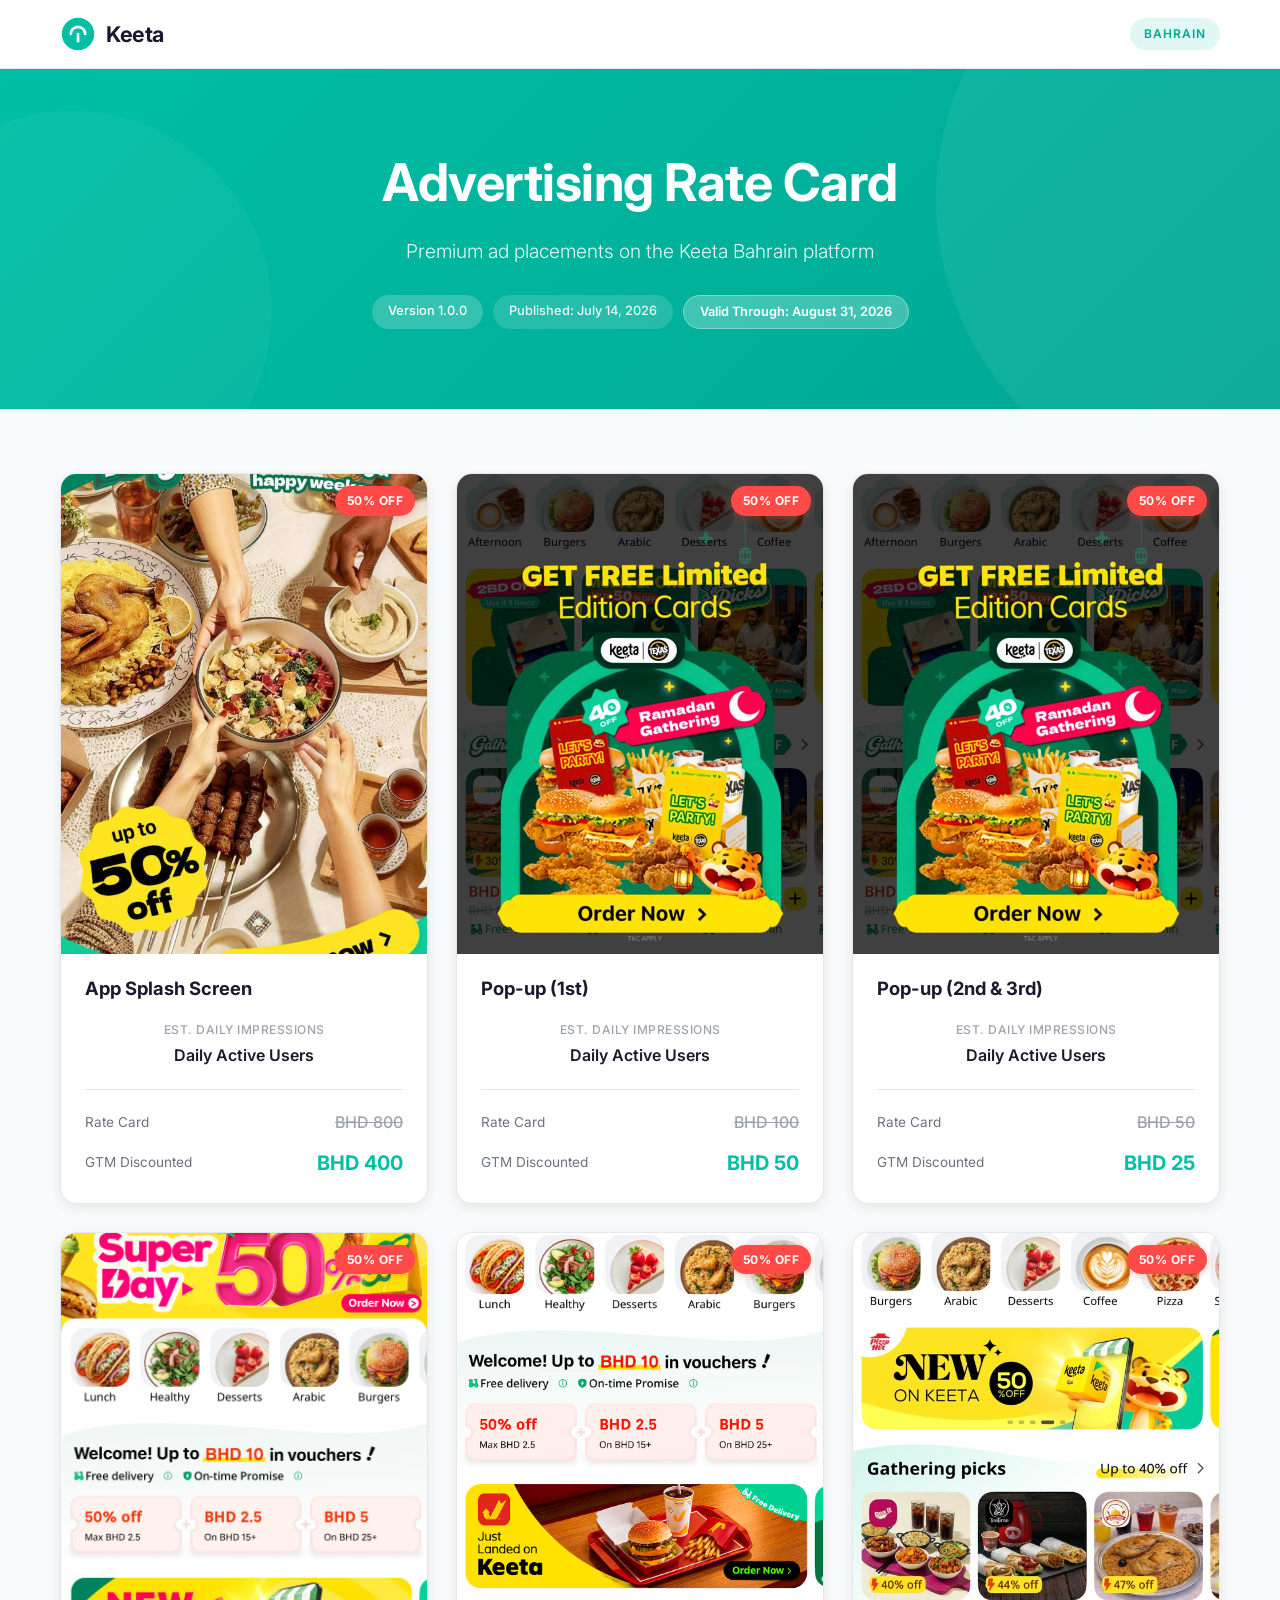
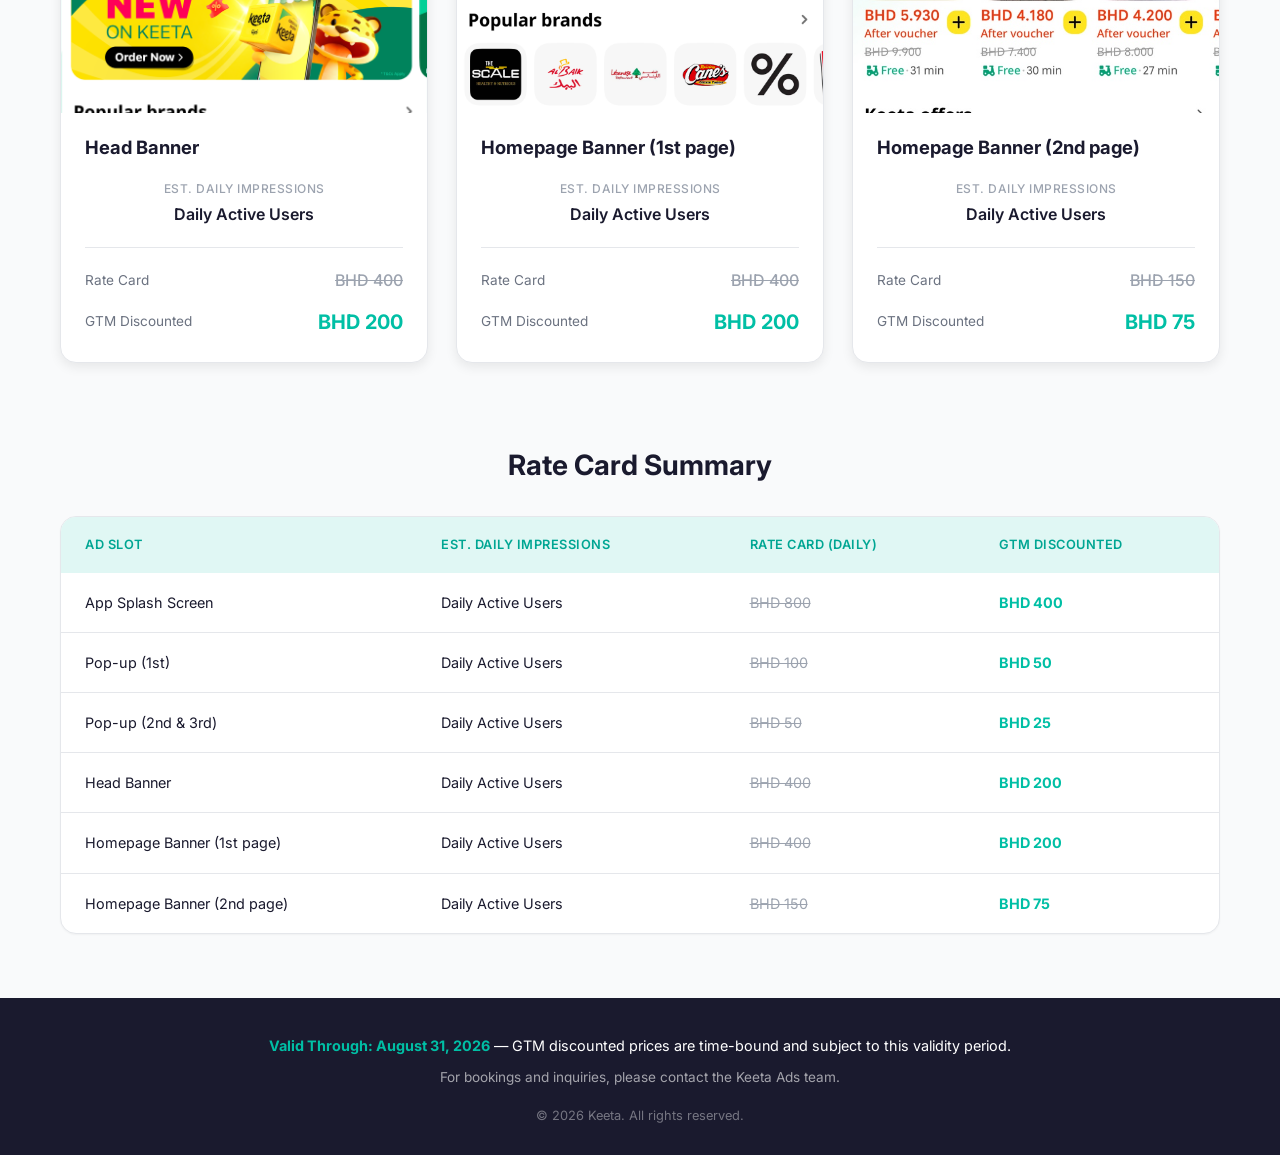
==== commit 4b13cd3c: "Restore Est. Daily Impressions label with DAU value; adapt Head Banner image - All 6 ad slot cards: " ====
--- a/bhr/index.html
+++ b/bhr/index.html
@@ -75,8 +75,8 @@
                         <h2 class="card-title">App Splash Screen</h2>
                         <div class="card-metrics single">
                             <div class="metric">
-                                <span class="metric-label">Daily Active Users</span>
-                                <span class="metric-value">163,792</span>
+                                <span class="metric-label">Est. Daily Impressions</span>
+                                <span class="metric-value">Daily Active Users</span>
                             </div>
                         </div>
                         <div class="pricing">
@@ -106,8 +106,8 @@
                         <h2 class="card-title">Pop-up (1st)</h2>
                         <div class="card-metrics single">
                             <div class="metric">
-                                <span class="metric-label">Daily Active Users</span>
-                                <span class="metric-value">46,743</span>
+                                <span class="metric-label">Est. Daily Impressions</span>
+                                <span class="metric-value">Daily Active Users</span>
                             </div>
                         </div>
                         <div class="pricing">
@@ -137,8 +137,8 @@
                         <h2 class="card-title">Pop-up (2nd & 3rd)</h2>
                         <div class="card-metrics single">
                             <div class="metric">
-                                <span class="metric-label">Daily Active Users</span>
-                                <span class="metric-value">8,923</span>
+                                <span class="metric-label">Est. Daily Impressions</span>
+                                <span class="metric-value">Daily Active Users</span>
                             </div>
                         </div>
                         <div class="pricing">
@@ -156,7 +156,7 @@
 
                 <!-- Card 4: Head Banner -->
                 <article class="rate-card">
-                    <div class="card-image ratio-landscape">
+                    <div class="card-image ratio-portrait">
                         <img src="images/head-banner.png" alt="Head Banner" onerror="this.style.display='none'; this.nextElementSibling.style.display='flex';">
                         <div class="image-placeholder" style="display:none;">
                             <span class="placeholder-icon">&#128247;</span>
@@ -168,8 +168,8 @@
                         <h2 class="card-title">Head Banner</h2>
                         <div class="card-metrics single">
                             <div class="metric">
-                                <span class="metric-label">Daily Active Users</span>
-                                <span class="metric-value">160,022</span>
+                                <span class="metric-label">Est. Daily Impressions</span>
+                                <span class="metric-value">Daily Active Users</span>
                             </div>
                         </div>
                         <div class="pricing">
@@ -199,8 +199,8 @@
                         <h2 class="card-title">Homepage Banner (1st page)</h2>
                         <div class="card-metrics single">
                             <div class="metric">
-                                <span class="metric-label">Daily Active Users</span>
-                                <span class="metric-value">156,852</span>
+                                <span class="metric-label">Est. Daily Impressions</span>
+                                <span class="metric-value">Daily Active Users</span>
                             </div>
                         </div>
                         <div class="pricing">
@@ -230,8 +230,8 @@
                         <h2 class="card-title">Homepage Banner (2nd page)</h2>
                         <div class="card-metrics single">
                             <div class="metric">
-                                <span class="metric-label">Daily Active Users</span>
-                                <span class="metric-value">45,137</span>
+                                <span class="metric-label">Est. Daily Impressions</span>
+                                <span class="metric-value">Daily Active Users</span>
                             </div>
                         </div>
                         <div class="pricing">
@@ -258,7 +258,7 @@
                     <thead>
                         <tr>
                             <th>Ad Slot</th>
-                            <th>Daily Active Users</th>
+                            <th>Est. Daily Impressions</th>
                             <th>Rate Card (Daily)</th>
                             <th>GTM Discounted</th>
                         </tr>
@@ -266,37 +266,37 @@
                     <tbody>
                         <tr>
                             <td>App Splash Screen</td>
-                            <td>163,792</td>
+                            <td>Daily Active Users</td>
                             <td class="strike">BHD 800</td>
                             <td class="highlight">BHD 400</td>
                         </tr>
                         <tr>
                             <td>Pop-up (1st)</td>
-                            <td>46,743</td>
+                            <td>Daily Active Users</td>
                             <td class="strike">BHD 100</td>
                             <td class="highlight">BHD 50</td>
                         </tr>
                         <tr>
                             <td>Pop-up (2nd & 3rd)</td>
-                            <td>8,923</td>
+                            <td>Daily Active Users</td>
                             <td class="strike">BHD 50</td>
                             <td class="highlight">BHD 25</td>
                         </tr>
                         <tr>
                             <td>Head Banner</td>
-                            <td>160,022</td>
+                            <td>Daily Active Users</td>
                             <td class="strike">BHD 400</td>
                             <td class="highlight">BHD 200</td>
                         </tr>
                         <tr>
                             <td>Homepage Banner (1st page)</td>
-                            <td>156,852</td>
+                            <td>Daily Active Users</td>
                             <td class="strike">BHD 400</td>
                             <td class="highlight">BHD 200</td>
                         </tr>
                         <tr>
                             <td>Homepage Banner (2nd page)</td>
-                            <td>45,137</td>
+                            <td>Daily Active Users</td>
                             <td class="strike">BHD 150</td>
                             <td class="highlight">BHD 75</td>
                         </tr>
